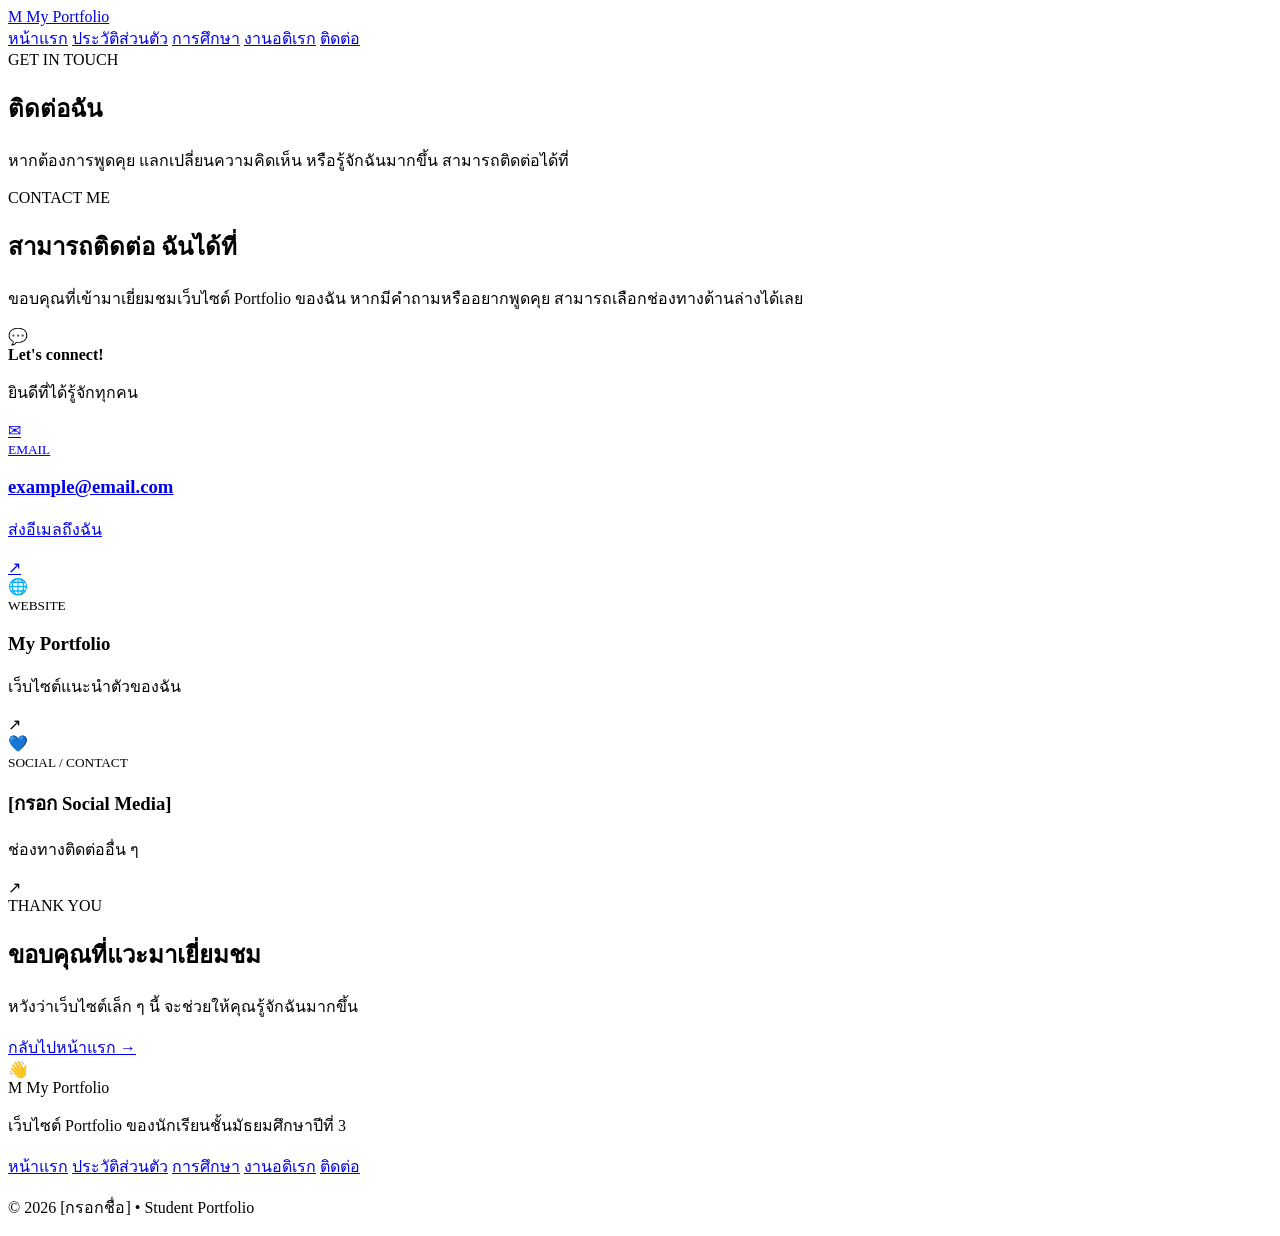
==== contact.html @ 7f37a171 "Add contact.html for portfolio website This file contains the HTML structure for the contact page of" ====
<!DOCTYPE html>
<html lang="th">
<head>
    <meta charset="UTF-8">
    <meta name="viewport" content="width=device-width, initial-scale=1.0">
    <meta name="description" content="ข้อมูลสำหรับติดต่อเจ้าของเว็บไซต์ Portfolio">
    <title>My Portfolio | ติดต่อ</title>
    <link rel="stylesheet" href="style.css">
</head>

<body>

    <header class="site-header">
        <nav class="navbar container">
            <a href="index.html" class="logo">
                <span class="logo-mark">M</span>
                <span>My Portfolio</span>
            </a>

            <div class="nav-links">
                <a href="index.html">หน้าแรก</a>
                <a href="profile.html">ประวัติส่วนตัว</a>
                <a href="education.html">การศึกษา</a>
                <a href="hobby.html">งานอดิเรก</a>
                <a href="contact.html" class="active">ติดต่อ</a>
            </div>
        </nav>
    </header>

    <main>

        <section class="page-hero contact-hero">
            <div class="container page-hero-content">
                <span class="eyebrow">GET IN TOUCH</span>
                <h1>ติดต่อ<span>ฉัน</span></h1>
                <p>
                    หากต้องการพูดคุย แลกเปลี่ยนความคิดเห็น
                    หรือรู้จักฉันมากขึ้น สามารถติดต่อได้ที่
                </p>
            </div>
        </section>

        <section class="contact-section section-padding">
            <div class="container">

                <div class="contact-layout">

                    <div class="contact-intro">

                        <span class="section-label">CONTACT ME</span>

                        <h2>
                            สามารถติดต่อ
                            <span>ฉันได้ที่</span>
                        </h2>

                        <p>
                            ขอบคุณที่เข้ามาเยี่ยมชมเว็บไซต์ Portfolio
                            ของฉัน หากมีคำถามหรืออยากพูดคุย
                            สามารถเลือกช่องทางด้านล่างได้เลย
                        </p>

                        <div class="contact-highlight">
                            <span class="contact-highlight-icon">💬</span>
                            <div>
                                <strong>Let's connect!</strong>
                                <p>ยินดีที่ได้รู้จักทุกคน</p>
                            </div>
                        </div>

                    </div>

                    <div class="contact-cards">

                        <a href="mailto:example@email.com" class="contact-card">
                            <div class="contact-card-icon email-icon">
                                ✉
                            </div>

                            <div class="contact-card-content">
                                <small>EMAIL</small>
                                <h3>example@email.com</h3>
                                <p>ส่งอีเมลถึงฉัน</p>
                            </div>

                            <span class="contact-arrow">↗</span>
                        </a>

                        <div class="contact-card">
                            <div class="contact-card-icon website-icon">
                                🌐
                            </div>

                            <div class="contact-card-content">
                                <small>WEBSITE</small>
                                <h3>My Portfolio</h3>
                                <p>เว็บไซต์แนะนำตัวของฉัน</p>
                            </div>

                            <span class="contact-arrow">↗</span>
                        </div>

                        <div class="contact-card">
                            <div class="contact-card-icon social-icon">
                                💙
                            </div>

                            <div class="contact-card-content">
                                <small>SOCIAL / CONTACT</small>
                                <h3>[กรอก Social Media]</h3>
                                <p>ช่องทางติดต่ออื่น ๆ</p>
                            </div>

                            <span class="contact-arrow">↗</span>
                        </div>

                    </div>

                </div>

            </div>
        </section>

        <section class="cta-section section-padding">
            <div class="container">

                <div class="cta-card">

                    <div class="cta-decoration"></div>

                    <div class="cta-content">
                        <span class="section-label light-label">
                            THANK YOU
                        </span>

                        <h2>
                            ขอบคุณที่แวะมาเยี่ยมชม
                        </h2>

                        <p>
                            หวังว่าเว็บไซต์เล็ก ๆ นี้
                            จะช่วยให้คุณรู้จักฉันมากขึ้น
                        </p>

                        <a href="index.html" class="btn btn-white">
                            กลับไปหน้าแรก
                            <span>→</span>
                        </a>
                    </div>

                    <div class="cta-graphic">
                        <div class="cta-circle">
                            <span>👋</span>
                        </div>
                    </div>

                </div>

            </div>
        </section>

    </main>

    <footer class="site-footer">
        <div class="container footer-content">

            <div class="footer-brand">
                <div class="footer-logo">
                    <span class="logo-mark">M</span>
                    <span>My Portfolio</span>
                </div>
                <p>เว็บไซต์ Portfolio ของนักเรียนชั้นมัธยมศึกษาปีที่ 3</p>
            </div>

            <div class="footer-links">
                <a href="index.html">หน้าแรก</a>
                <a href="profile.html">ประวัติส่วนตัว</a>
                <a href="education.html">การศึกษา</a>
                <a href="hobby.html">งานอดิเรก</a>
                <a href="contact.html">ติดต่อ</a>
            </div>

            <div class="footer-bottom">
                <p>© 2026 [กรอกชื่อ] • Student Portfolio</p>
            </div>

        </div>
    </footer>

</body>
</html>
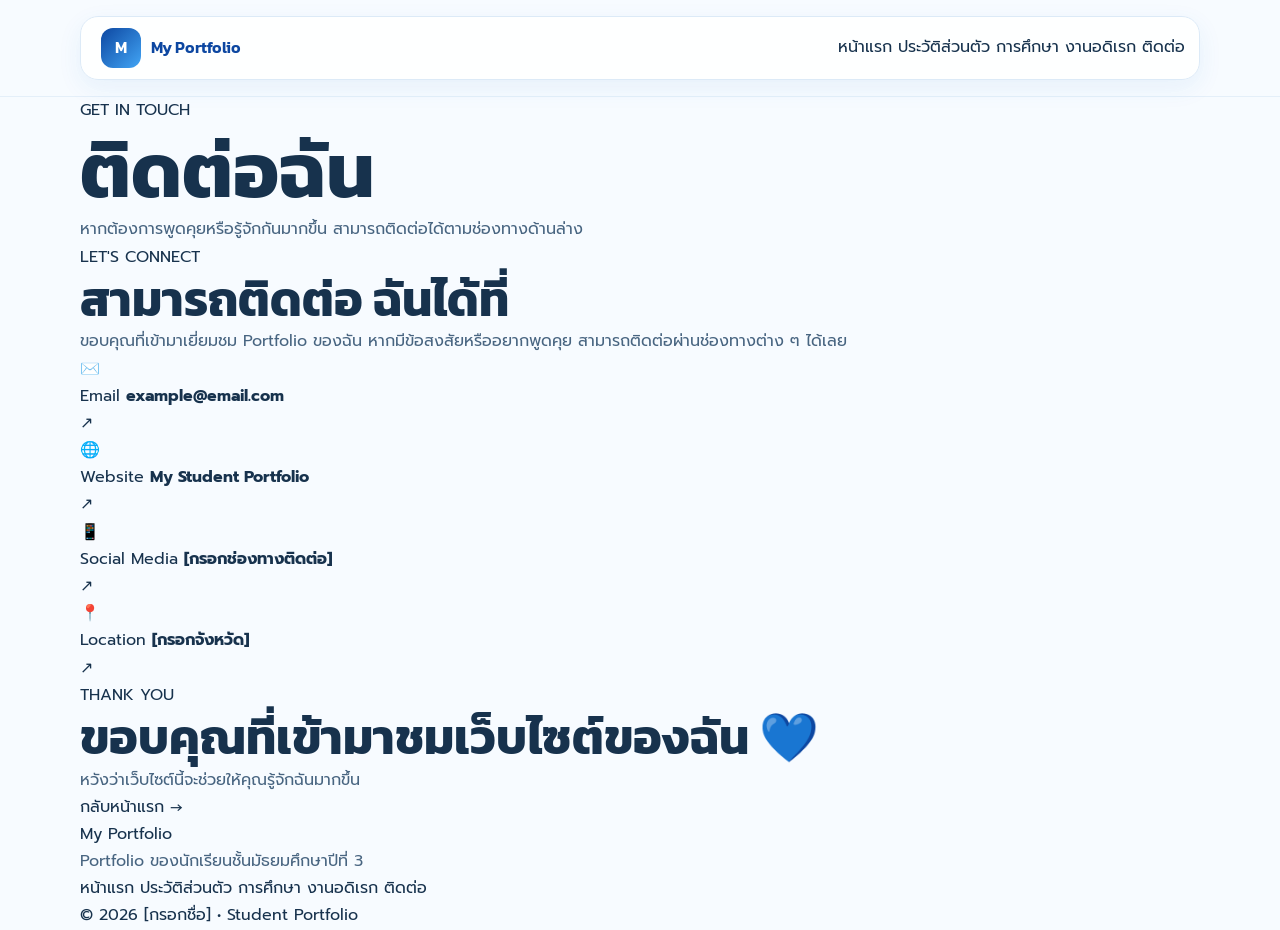
==== commit 45b734ce: "Update contact.html" ====
--- a/contact.html
+++ b/contact.html
@@ -3,13 +3,15 @@
 <head>
     <meta charset="UTF-8">
     <meta name="viewport" content="width=device-width, initial-scale=1.0">
-    <meta name="description" content="ข้อมูลสำหรับติดต่อเจ้าของเว็บไซต์ Portfolio">
-    <title>My Portfolio | ติดต่อ</title>
+    <meta name="description" content="ช่องทางการติดต่อของนักเรียน">
+    <title>ติดต่อ | My Portfolio</title>
+
     <link rel="stylesheet" href="style.css">
 </head>
 
 <body>
 
+    <!-- Navigation -->
     <header class="site-header">
         <nav class="navbar container">
             <a href="index.html" class="logo">
@@ -29,25 +31,27 @@
 
     <main>
 
-        <section class="page-hero contact-hero">
-            <div class="container page-hero-content">
-                <span class="eyebrow">GET IN TOUCH</span>
-                <h1>ติดต่อ<span>ฉัน</span></h1>
+        <!-- Page Hero -->
+        <section class="page-hero">
+            <div class="container">
+                <span class="section-label">GET IN TOUCH</span>
+                <h1>ติดต่อฉัน</h1>
                 <p>
-                    หากต้องการพูดคุย แลกเปลี่ยนความคิดเห็น
-                    หรือรู้จักฉันมากขึ้น สามารถติดต่อได้ที่
+                    หากต้องการพูดคุยหรือรู้จักกันมากขึ้น
+                    สามารถติดต่อได้ตามช่องทางด้านล่าง
                 </p>
             </div>
         </section>
 
-        <section class="contact-section section-padding">
+        <!-- Contact -->
+        <section class="section contact-section">
             <div class="container">
 
-                <div class="contact-layout">
+                <div class="contact-grid">
 
                     <div class="contact-intro">
 
-                        <span class="section-label">CONTACT ME</span>
+                        <span class="section-label">LET'S CONNECT</span>
 
                         <h2>
                             สามารถติดต่อ
@@ -55,17 +59,15 @@
                         </h2>
 
                         <p>
-                            ขอบคุณที่เข้ามาเยี่ยมชมเว็บไซต์ Portfolio
-                            ของฉัน หากมีคำถามหรืออยากพูดคุย
-                            สามารถเลือกช่องทางด้านล่างได้เลย
+                            ขอบคุณที่เข้ามาเยี่ยมชม Portfolio ของฉัน
+                            หากมีข้อสงสัยหรืออยากพูดคุย
+                            สามารถติดต่อผ่านช่องทางต่าง ๆ ได้เลย
                         </p>
 
-                        <div class="contact-highlight">
-                            <span class="contact-highlight-icon">💬</span>
-                            <div>
-                                <strong>Let's connect!</strong>
-                                <p>ยินดีที่ได้รู้จักทุกคน</p>
-                            </div>
+                        <div class="contact-decoration">
+                            <div></div>
+                            <div></div>
+                            <div></div>
                         </div>
 
                     </div>
@@ -73,44 +75,38 @@
                     <div class="contact-cards">
 
                         <a href="mailto:example@email.com" class="contact-card">
-                            <div class="contact-card-icon email-icon">
-                                ✉
+                            <div class="contact-icon">✉️</div>
+                            <div>
+                                <span>Email</span>
+                                <strong>example@email.com</strong>
                             </div>
-
-                            <div class="contact-card-content">
-                                <small>EMAIL</small>
-                                <h3>example@email.com</h3>
-                                <p>ส่งอีเมลถึงฉัน</p>
-                            </div>
-
                             <span class="contact-arrow">↗</span>
                         </a>
 
                         <div class="contact-card">
-                            <div class="contact-card-icon website-icon">
-                                🌐
+                            <div class="contact-icon">🌐</div>
+                            <div>
+                                <span>Website</span>
+                                <strong>My Student Portfolio</strong>
                             </div>
-
-                            <div class="contact-card-content">
-                                <small>WEBSITE</small>
-                                <h3>My Portfolio</h3>
-                                <p>เว็บไซต์แนะนำตัวของฉัน</p>
-                            </div>
-
                             <span class="contact-arrow">↗</span>
                         </div>
 
                         <div class="contact-card">
-                            <div class="contact-card-icon social-icon">
-                                💙
+                            <div class="contact-icon">📱</div>
+                            <div>
+                                <span>Social Media</span>
+                                <strong>[กรอกช่องทางติดต่อ]</strong>
                             </div>
+                            <span class="contact-arrow">↗</span>
+                        </div>
 
-                            <div class="contact-card-content">
-                                <small>SOCIAL / CONTACT</small>
-                                <h3>[กรอก Social Media]</h3>
-                                <p>ช่องทางติดต่ออื่น ๆ</p>
+                        <div class="contact-card">
+                            <div class="contact-icon">📍</div>
+                            <div>
+                                <span>Location</span>
+                                <strong>[กรอกจังหวัด]</strong>
                             </div>
-
                             <span class="contact-arrow">↗</span>
                         </div>
 
@@ -121,55 +117,42 @@
             </div>
         </section>
 
-        <section class="cta-section section-padding">
+        <!-- CTA -->
+        <section class="contact-cta">
             <div class="container">
+                <div class="contact-cta-box">
 
-                <div class="cta-card">
-
-                    <div class="cta-decoration"></div>
-
-                    <div class="cta-content">
+                    <div>
                         <span class="section-label light-label">
                             THANK YOU
                         </span>
 
-                        <h2>
-                            ขอบคุณที่แวะมาเยี่ยมชม
-                        </h2>
+                        <h2>ขอบคุณที่เข้ามาชมเว็บไซต์ของฉัน 💙</h2>
 
                         <p>
-                            หวังว่าเว็บไซต์เล็ก ๆ นี้
-                            จะช่วยให้คุณรู้จักฉันมากขึ้น
+                            หวังว่าเว็บไซต์นี้จะช่วยให้คุณรู้จักฉันมากขึ้น
                         </p>
-
-                        <a href="index.html" class="btn btn-white">
-                            กลับไปหน้าแรก
-                            <span>→</span>
-                        </a>
                     </div>
 
-                    <div class="cta-graphic">
-                        <div class="cta-circle">
-                            <span>👋</span>
-                        </div>
-                    </div>
+                    <a href="index.html" class="btn btn-white">
+                        กลับหน้าแรก →
+                    </a>
 
                 </div>
-
             </div>
         </section>
 
     </main>
 
-    <footer class="site-footer">
+    <!-- Footer -->
+    <footer class="footer">
         <div class="container footer-content">
 
-            <div class="footer-brand">
-                <div class="footer-logo">
-                    <span class="logo-mark">M</span>
-                    <span>My Portfolio</span>
-                </div>
-                <p>เว็บไซต์ Portfolio ของนักเรียนชั้นมัธยมศึกษาปีที่ 3</p>
+            <div>
+                <a href="index.html" class="footer-logo">
+                    My Portfolio
+                </a>
+                <p>Portfolio ของนักเรียนชั้นมัธยมศึกษาปีที่ 3</p>
             </div>
 
             <div class="footer-links">
@@ -180,10 +163,10 @@
                 <a href="contact.html">ติดต่อ</a>
             </div>
 
-            <div class="footer-bottom">
-                <p>© 2026 [กรอกชื่อ] • Student Portfolio</p>
-            </div>
+        </div>
 
+        <div class="container copyright">
+            © 2026 [กรอกชื่อ] • Student Portfolio
         </div>
     </footer>
 
--- a/style.css
+++ b/style.css
@@ -0,0 +1,159 @@
+/* ========================================
+   MODERN STUDENT PORTFOLIO
+   HTML5 + CSS3
+   ======================================== */
+
+/* ---------- Google Font ---------- */
+
+@import url('https://fonts.googleapis.com/css2?family=Kanit:wght@300;400;500;600;700&family=Prompt:wght@300;400;500;600;700&display=swap');
+
+
+/* ---------- CSS Variables ---------- */
+
+:root {
+    --primary-dark: #0D47A1;
+    --primary: #1976D2;
+    --primary-light: #42A5F5;
+    --sky: #90CAF9;
+    --pale-blue: #E3F2FD;
+
+    --white: #FFFFFF;
+    --background: #F7FBFF;
+    --text-dark: #17324D;
+    --text: #486581;
+    --text-light: #829AB1;
+
+    --border: #DCEAF7;
+
+    --shadow-sm: 0 8px 24px rgba(25, 118, 210, 0.08);
+    --shadow-md: 0 16px 40px rgba(25, 118, 210, 0.12);
+    --shadow-lg: 0 25px 70px rgba(13, 71, 161, 0.16);
+
+    --radius-sm: 12px;
+    --radius-md: 20px;
+    --radius-lg: 30px;
+
+    --transition: 0.3s ease;
+}
+
+
+/* ---------- Reset ---------- */
+
+* {
+    margin: 0;
+    padding: 0;
+    box-sizing: border-box;
+}
+
+html {
+    scroll-behavior: smooth;
+}
+
+body {
+    font-family: 'Prompt', sans-serif;
+    color: var(--text-dark);
+    background: var(--background);
+    line-height: 1.7;
+    overflow-x: hidden;
+}
+
+img {
+    display: block;
+    max-width: 100%;
+}
+
+a {
+    color: inherit;
+    text-decoration: none;
+}
+
+button,
+a {
+    -webkit-tap-highlight-color: transparent;
+}
+
+.container {
+    width: min(1120px, calc(100% - 40px));
+    margin: 0 auto;
+}
+
+
+/* ---------- Typography ---------- */
+
+h1,
+h2,
+h3,
+h4 {
+    font-family: 'Kanit', sans-serif;
+    line-height: 1.2;
+    color: var(--text-dark);
+}
+
+h1 {
+    font-size: clamp(3rem, 6vw, 5.4rem);
+    font-weight: 700;
+}
+
+h2 {
+    font-size: clamp(2rem, 4vw, 3rem);
+}
+
+h3 {
+    font-size: 1.35rem;
+}
+
+p {
+    color: var(--text);
+}
+
+.section-padding {
+    padding: 100px 0;
+}
+
+
+/* ---------- Header / Navigation ---------- */
+
+.site-header {
+    position: sticky;
+    top: 0;
+    z-index: 1000;
+    padding: 16px 0;
+    background: rgba(247, 251, 255, 0.85);
+    backdrop-filter: blur(16px);
+    -webkit-backdrop-filter: blur(16px);
+    border-bottom: 1px solid rgba(220, 234, 247, 0.7);
+}
+
+.navbar {
+    min-height: 64px;
+    padding: 10px 14px 10px 20px;
+    display: flex;
+    align-items: center;
+    justify-content: space-between;
+    gap: 20px;
+
+    background: rgba(255, 255, 255, 0.88);
+    border: 1px solid var(--border);
+    border-radius: 18px;
+    box-shadow: var(--shadow-sm);
+}
+
+.logo {
+    display: flex;
+    align-items: center;
+    gap: 10px;
+    font-family: 'Kanit', sans-serif;
+    font-weight: 600;
+    color: var(--primary-dark);
+    white-space: nowrap;
+}
+
+.logo-mark {
+    width: 40px;
+    height: 40px;
+    display: grid;
+    place-items: center;
+
+    color: var(--white);
+    background: linear-gradient(135deg, var(--primary-dark), var(--primary-light));
+    border-radius: 12px;
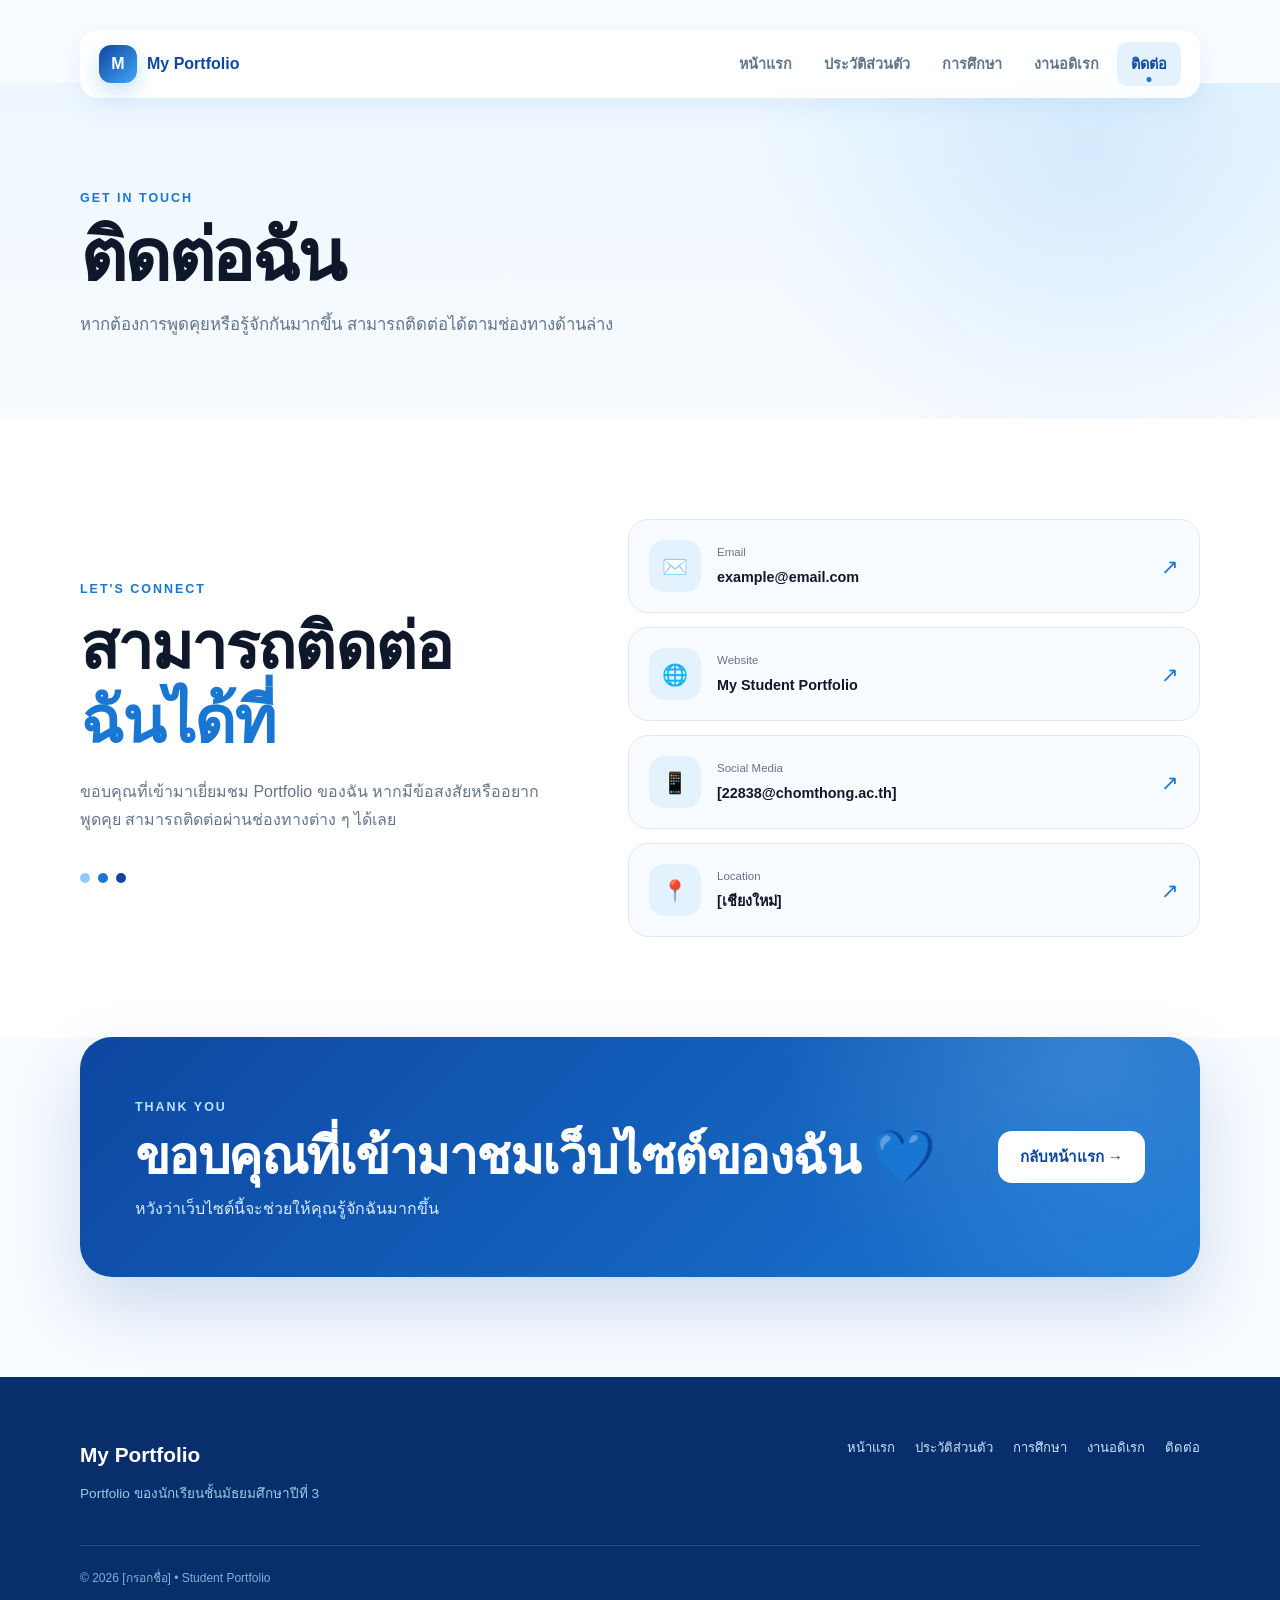
==== commit d8854ee6: "Update contact.html" ====
--- a/contact.html
+++ b/contact.html
@@ -96,7 +96,7 @@
                             <div class="contact-icon">📱</div>
                             <div>
                                 <span>Social Media</span>
-                                <strong>[กรอกช่องทางติดต่อ]</strong>
+                                <strong>[22838@chomthong.ac.th]</strong>
                             </div>
                             <span class="contact-arrow">↗</span>
                         </div>
@@ -105,7 +105,7 @@
                             <div class="contact-icon">📍</div>
                             <div>
                                 <span>Location</span>
-                                <strong>[กรอกจังหวัด]</strong>
+                                <strong>[เชียงใหม่]</strong>
                             </div>
                             <span class="contact-arrow">↗</span>
                         </div>
--- a/style.css
+++ b/style.css
@@ -1,43 +1,38 @@
-/* ========================================
-   MODERN STUDENT PORTFOLIO
+/* =========================================================
+   MY PORTFOLIO
+   Modern Student Portfolio
    HTML5 + CSS3
-   ======================================== */
-
-/* ---------- Google Font ---------- */
-
-@import url('https://fonts.googleapis.com/css2?family=Kanit:wght@300;400;500;600;700&family=Prompt:wght@300;400;500;600;700&display=swap');
-
-
-/* ---------- CSS Variables ---------- */
+========================================================= */
+
+
+/* =========================================================
+   01. ROOT / RESET
+========================================================= */
 
 :root {
-    --primary-dark: #0D47A1;
-    --primary: #1976D2;
-    --primary-light: #42A5F5;
-    --sky: #90CAF9;
-    --pale-blue: #E3F2FD;
-
+    --navy: #0D47A1;
+    --blue: #1976D2;
+    --blue-light: #42A5F5;
+    --blue-soft: #90CAF9;
+    --blue-pale: #E3F2FD;
+
+    --background: #F8FBFF;
     --white: #FFFFFF;
-    --background: #F7FBFF;
-    --text-dark: #17324D;
-    --text: #486581;
-    --text-light: #829AB1;
-
-    --border: #DCEAF7;
-
-    --shadow-sm: 0 8px 24px rgba(25, 118, 210, 0.08);
-    --shadow-md: 0 16px 40px rgba(25, 118, 210, 0.12);
-    --shadow-lg: 0 25px 70px rgba(13, 71, 161, 0.16);
+
+    --text: #0F172A;
+    --text-light: #64748B;
+    --border: #E2E8F0;
+
+    --shadow-sm: 0 8px 25px rgba(25, 118, 210, 0.08);
+    --shadow-md: 0 18px 45px rgba(25, 118, 210, 0.13);
+    --shadow-lg: 0 30px 70px rgba(13, 71, 161, 0.18);
 
     --radius-sm: 12px;
     --radius-md: 20px;
-    --radius-lg: 30px;
+    --radius-lg: 32px;
 
     --transition: 0.3s ease;
 }
-
-
-/* ---------- Reset ---------- */
 
 * {
     margin: 0;
@@ -50,16 +45,16 @@
 }
 
 body {
-    font-family: 'Prompt', sans-serif;
-    color: var(--text-dark);
+    font-family: "Segoe UI", Tahoma, Arial, sans-serif;
     background: var(--background);
+    color: var(--text);
     line-height: 1.7;
     overflow-x: hidden;
 }
 
 img {
+    max-width: 100%;
     display: block;
-    max-width: 100%;
 }
 
 a {
@@ -72,69 +67,109 @@
     -webkit-tap-highlight-color: transparent;
 }
 
+
+/* =========================================================
+   02. GLOBAL
+========================================================= */
+
 .container {
     width: min(1120px, calc(100% - 40px));
     margin: 0 auto;
 }
 
-
-/* ---------- Typography ---------- */
+.section {
+    padding: 100px 0;
+}
+
+.section-heading {
+    margin-bottom: 50px;
+}
+
+.section-heading.centered {
+    text-align: center;
+    max-width: 680px;
+    margin-left: auto;
+    margin-right: auto;
+}
+
+.section-heading h2,
+.section-heading h3 {
+    margin-top: 8px;
+}
+
+.section-heading p {
+    color: var(--text-light);
+    margin-top: 12px;
+}
+
+.section-label {
+    display: inline-block;
+    color: var(--blue);
+    font-size: 0.78rem;
+    font-weight: 800;
+    letter-spacing: 0.16em;
+}
+
+.light-label {
+    color: #BDE3FF;
+}
+
+
+/* =========================================================
+   03. TYPOGRAPHY
+========================================================= */
 
 h1,
 h2,
 h3,
-h4 {
-    font-family: 'Kanit', sans-serif;
-    line-height: 1.2;
-    color: var(--text-dark);
+p {
+    margin-top: 0;
 }
 
 h1 {
-    font-size: clamp(3rem, 6vw, 5.4rem);
-    font-weight: 700;
+    font-size: clamp(2.8rem, 7vw, 5.5rem);
+    line-height: 1.08;
+    letter-spacing: -0.045em;
 }
 
 h2 {
-    font-size: clamp(2rem, 4vw, 3rem);
+    font-size: clamp(2rem, 4vw, 3.2rem);
+    line-height: 1.15;
+    letter-spacing: -0.03em;
 }
 
 h3 {
     font-size: 1.35rem;
-}
-
-p {
-    color: var(--text);
-}
-
-.section-padding {
-    padding: 100px 0;
-}
-
-
-/* ---------- Header / Navigation ---------- */
+    line-height: 1.3;
+}
+
+
+/* =========================================================
+   04. NAVIGATION
+========================================================= */
 
 .site-header {
     position: sticky;
-    top: 0;
+    top: 15px;
     z-index: 1000;
-    padding: 16px 0;
-    background: rgba(247, 251, 255, 0.85);
-    backdrop-filter: blur(16px);
-    -webkit-backdrop-filter: blur(16px);
-    border-bottom: 1px solid rgba(220, 234, 247, 0.7);
+    padding-top: 15px;
 }
 
 .navbar {
-    min-height: 64px;
-    padding: 10px 14px 10px 20px;
+    min-height: 68px;
     display: flex;
     align-items: center;
     justify-content: space-between;
-    gap: 20px;
+
+    padding: 10px 18px;
 
     background: rgba(255, 255, 255, 0.88);
-    border: 1px solid var(--border);
+    backdrop-filter: blur(18px);
+    -webkit-backdrop-filter: blur(18px);
+
+    border: 1px solid rgba(255, 255, 255, 0.8);
     border-radius: 18px;
+
     box-shadow: var(--shadow-sm);
 }
 
@@ -142,18 +177,1823 @@
     display: flex;
     align-items: center;
     gap: 10px;
-    font-family: 'Kanit', sans-serif;
-    font-weight: 600;
-    color: var(--primary-dark);
+
+    font-weight: 800;
+    color: var(--navy);
     white-space: nowrap;
 }
 
 .logo-mark {
-    width: 40px;
-    height: 40px;
+    width: 38px;
+    height: 38px;
+
     display: grid;
     place-items: center;
 
     color: var(--white);
-    background: linear-gradient(135deg, var(--primary-dark), var(--primary-light));
+    background: linear-gradient(135deg, var(--navy), var(--blue-light));
+
     border-radius: 12px;
+
+    box-shadow: 0 8px 20px rgba(25, 118, 210, 0.22);
+}
+
+.nav-links {
+    display: flex;
+    align-items: center;
+    gap: 4px;
+}
+
+.nav-links a {
+    position: relative;
+
+    padding: 10px 14px;
+
+    color: var(--text-light);
+    font-size: 0.9rem;
+    font-weight: 600;
+
+    border-radius: 10px;
+
+    transition: var(--transition);
+}
+
+.nav-links a:hover {
+    color: var(--blue);
+    background: var(--blue-pale);
+}
+
+.nav-links a.active {
+    color: var(--navy);
+    background: var(--blue-pale);
+}
+
+.nav-links a.active::after {
+    content: "";
+
+    position: absolute;
+    bottom: 4px;
+    left: 50%;
+
+    width: 5px;
+    height: 5px;
+
+    background: var(--blue);
+    border-radius: 50%;
+
+    transform: translateX(-50%);
+}
+
+
+/* =========================================================
+   05. BUTTONS
+========================================================= */
+
+.btn {
+    display: inline-flex;
+    align-items: center;
+    justify-content: center;
+    gap: 12px;
+
+    min-height: 52px;
+    padding: 0 22px;
+
+    border-radius: 14px;
+
+    font-weight: 700;
+    font-size: 0.95rem;
+
+    transition: var(--transition);
+}
+
+.btn-primary {
+    color: var(--white);
+    background: linear-gradient(135deg, var(--navy), var(--blue));
+
+    box-shadow: 0 12px 28px rgba(25, 118, 210, 0.25);
+}
+
+.btn-primary:hover {
+    transform: translateY(-3px);
+    box-shadow: 0 18px 35px rgba(25, 118, 210, 0.32);
+}
+
+.btn-outline {
+    color: var(--navy);
+    background: var(--white);
+    border: 1px solid var(--border);
+}
+
+.btn-outline:hover {
+    transform: translateY(-3px);
+    color: var(--blue);
+    border-color: var(--blue-soft);
+    box-shadow: var(--shadow-sm);
+}
+
+.btn-white {
+    color: var(--navy);
+    background: var(--white);
+    box-shadow: var(--shadow-md);
+}
+
+.btn-white:hover {
+    transform: translateY(-3px);
+    box-shadow: var(--shadow-lg);
+}
+
+
+/* =========================================================
+   06. HERO
+========================================================= */
+
+.hero {
+    position: relative;
+    min-height: calc(100vh - 80px);
+
+    display: flex;
+    align-items: center;
+
+    padding: 100px 0 120px;
+
+    overflow: hidden;
+}
+
+.hero::before {
+    content: "";
+
+    position: absolute;
+    width: 600px;
+    height: 600px;
+
+    top: -300px;
+    right: -200px;
+
+    background: radial-gradient(
+        circle,
+        rgba(144, 202, 249, 0.35),
+        transparent 70%
+    );
+}
+
+.hero::after {
+    content: "";
+
+    position: absolute;
+    width: 450px;
+    height: 450px;
+
+    bottom: -250px;
+    left: -200px;
+
+    background: radial-gradient(
+        circle,
+        rgba(66, 165, 245, 0.13),
+        transparent 70%
+    );
+}
+
+.hero-grid {
+    position: relative;
+    z-index: 2;
+
+    display: grid;
+    grid-template-columns: 1.05fr 0.95fr;
+
+    align-items: center;
+    gap: 70px;
+}
+
+.hero-content {
+    max-width: 650px;
+}
+
+.eyebrow {
+    display: inline-flex;
+    align-items: center;
+    gap: 10px;
+
+    margin-bottom: 25px;
+    padding: 8px 13px;
+
+    color: var(--blue);
+    background: var(--blue-pale);
+
+    border-radius: 100px;
+
+    font-size: 0.75rem;
+    font-weight: 800;
+    letter-spacing: 0.13em;
+}
+
+.status-dot {
+    width: 7px;
+    height: 7px;
+
+    background: #22C55E;
+    border-radius: 50%;
+
+    box-shadow: 0 0 0 5px rgba(34, 197, 94, 0.12);
+}
+
+.hero h1 span {
+    color: var(--blue);
+}
+
+.hero-subtitle {
+    max-width: 560px;
+
+    margin: 25px 0 32px;
+
+    color: var(--text-light);
+    font-size: 1.08rem;
+}
+
+.hero-buttons {
+    display: flex;
+    flex-wrap: wrap;
+    gap: 12px;
+}
+
+.hero-stats {
+    display: flex;
+    align-items: center;
+    gap: 22px;
+
+    margin-top: 55px;
+}
+
+.hero-stats div:not(.stat-line) {
+    display: flex;
+    flex-direction: column;
+}
+
+.hero-stats strong {
+    color: var(--navy);
+    font-size: 1.3rem;
+}
+
+.hero-stats span {
+    color: var(--text-light);
+    font-size: 0.75rem;
+}
+
+.stat-line {
+    width: 1px;
+    height: 35px;
+    background: var(--border);
+}
+
+
+/* =========================================================
+   07. HERO VISUAL
+========================================================= */
+
+.hero-visual {
+    position: relative;
+
+    min-height: 570px;
+
+    display: grid;
+    place-items: center;
+}
+
+.profile-frame {
+    position: relative;
+    z-index: 3;
+
+    width: min(380px, 80vw);
+    aspect-ratio: 4 / 5;
+
+    padding: 10px;
+
+    background: linear-gradient(
+        145deg,
+        rgba(255,255,255,0.95),
+        rgba(227,242,253,0.9)
+    );
+
+    border-radius: 46% 54% 52% 48% / 45% 42% 58% 55%;
+
+    box-shadow: var(--shadow-lg);
+
+    transition: var(--transition);
+}
+
+.profile-frame:hover {
+    transform: rotate(-2deg) scale(1.02);
+}
+
+.profile-image {
+    width: 100%;
+    height: 100%;
+
+    overflow: hidden;
+
+    border-radius: inherit;
+
+    background: var(--blue-pale);
+}
+
+.profile-image img {
+    width: 100%;
+    height: 100%;
+    object-fit: cover;
+
+    transition: transform 0.6s ease;
+}
+
+.profile-frame:hover .profile-image img {
+    transform: scale(1.04);
+}
+
+.profile-orbit {
+    position: absolute;
+
+    border: 1px solid rgba(25, 118, 210, 0.18);
+    border-radius: 50%;
+}
+
+.orbit-one {
+    width: 480px;
+    height: 480px;
+}
+
+.orbit-two {
+    width: 570px;
+    height: 570px;
+    border-style: dashed;
+}
+
+.profile-decoration {
+    position: absolute;
+    z-index: 5;
+
+    display: grid;
+    place-items: center;
+
+    color: var(--blue);
+    background: var(--white);
+
+    box-shadow: var(--shadow-md);
+
+    border-radius: 16px;
+}
+
+.decoration-top {
+    top: 65px;
+    right: 15px;
+
+    width: 55px;
+    height: 55px;
+
+    color: var(--white);
+    background: var(--blue);
+
+    font-size: 1.5rem;
+}
+
+.decoration-bottom {
+    bottom: 65px;
+    left: 10px;
+
+    width: 80px;
+    height: 42px;
+
+    display: flex;
+    justify-content: center;
+    gap: 5px;
+}
+
+.decoration-bottom span {
+    width: 6px;
+    height: 6px;
+    background: var(--blue-soft);
+    border-radius: 50%;
+}
+
+.floating-card {
+    position: absolute;
+    z-index: 6;
+
+    display: flex;
+    align-items: center;
+    gap: 10px;
+
+    padding: 12px 15px;
+
+    background: rgba(255,255,255,0.92);
+    backdrop-filter: blur(15px);
+
+    border: 1px solid rgba(255,255,255,0.9);
+    border-radius: 16px;
+
+    box-shadow: var(--shadow-md);
+
+    transition: var(--transition);
+}
+
+.floating-card:hover {
+    transform: translateY(-5px);
+}
+
+.floating-card-top {
+    top: 150px;
+    left: 0;
+}
+
+.floating-card-bottom {
+    right: 0;
+    bottom: 130px;
+}
+
+.floating-icon {
+    width: 38px;
+    height: 38px;
+
+    display: grid;
+    place-items: center;
+
+    background: var(--blue-pale);
+    border-radius: 11px;
+}
+
+.floating-card strong,
+.floating-card small {
+    display: block;
+}
+
+.floating-card strong {
+    font-size: 0.8rem;
+}
+
+.floating-card small {
+    color: var(--text-light);
+    font-size: 0.67rem;
+}
+
+
+/* =========================================================
+   08. INTRO CARDS
+========================================================= */
+
+.intro-section {
+    background: var(--white);
+}
+
+.intro-grid {
+    display: grid;
+    grid-template-columns: 1.3fr 1fr 1fr;
+    gap: 20px;
+}
+
+.intro-card {
+    position: relative;
+
+    min-height: 310px;
+
+    padding: 32px;
+
+    overflow: hidden;
+
+    border-radius: var(--radius-lg);
+
+    transition: var(--transition);
+}
+
+.intro-card:hover {
+    transform: translateY(-8px);
+    box-shadow: var(--shadow-md);
+}
+
+.intro-card-main {
+    color: var(--white);
+    background:
+        radial-gradient(
+            circle at 90% 10%,
+            rgba(255,255,255,0.18),
+            transparent 30%
+        ),
+        linear-gradient(145deg, var(--navy), var(--blue));
+}
+
+.intro-card-blue {
+    background: var(--blue-pale);
+}
+
+.intro-card-light {
+    background: #F1F7FC;
+}
+
+.card-number {
+    position: absolute;
+    top: 25px;
+    right: 28px;
+
+    font-size: 0.75rem;
+    font-weight: 800;
+
+    opacity: 0.55;
+}
+
+.card-icon {
+    display: block;
+    margin-bottom: 35px;
+
+    font-size: 2.3rem;
+}
+
+.intro-card h3 {
+    margin-bottom: 12px;
+}
+
+.intro-card p {
+    margin-bottom: 25px;
+    color: inherit;
+    opacity: 0.8;
+}
+
+.text-link {
+    font-size: 0.9rem;
+    font-weight: 800;
+}
+
+.intro-card-main .text-link {
+    color: var(--white);
+}
+
+
+/* =========================================================
+   09. CTA
+========================================================= */
+
+.cta-section {
+    padding: 90px 0;
+}
+
+.cta-box {
+    position: relative;
+
+    display: flex;
+    align-items: center;
+    justify-content: space-between;
+
+    gap: 30px;
+
+    padding: 55px;
+
+    overflow: hidden;
+
+    color: var(--white);
+
+    background:
+        radial-gradient(
+            circle at 85% 20%,
+            rgba(144,202,249,0.28),
+            transparent 30%
+        ),
+        linear-gradient(135deg, var(--navy), #1565C0);
+
+    border-radius: var(--radius-lg);
+
+    box-shadow: var(--shadow-lg);
+}
+
+.cta-box h2 {
+    margin: 8px 0 10px;
+}
+
+.cta-box p {
+    color: #D8ECFF;
+}
+
+
+/* =========================================================
+   10. PAGE HERO
+========================================================= */
+
+.page-hero {
+    position: relative;
+
+    padding: 100px 0 80px;
+
+    background:
+        radial-gradient(
+            circle at 85% 20%,
+            rgba(144,202,249,0.28),
+            transparent 30%
+        ),
+        linear-gradient(
+            180deg,
+            #EDF7FF,
+            var(--background)
+        );
+}
+
+.page-hero h1 {
+    max-width: 750px;
+    margin-top: 8px;
+
+    font-size: clamp(2.5rem, 6vw, 4.5rem);
+}
+
+.page-hero p {
+    max-width: 620px;
+    margin-top: 15px;
+
+    color: var(--text-light);
+    font-size: 1.05rem;
+}
+
+
+/* =========================================================
+   11. PROFILE PAGE
+========================================================= */
+
+.profile-section {
+    background: var(--white);
+}
+
+.profile-layout {
+    display: grid;
+    grid-template-columns: 0.85fr 1.15fr;
+    align-items: center;
+    gap: 80px;
+}
+
+.profile-large-image {
+    position: relative;
+    max-width: 450px;
+}
+
+.profile-large-image img {
+    position: relative;
+    z-index: 2;
+
+    width: 100%;
+
+    border-radius: 38px 38px 38px 100px;
+
+    box-shadow: var(--shadow-lg);
+}
+
+.image-accent {
+    position: absolute;
+
+    width: 100%;
+    height: 100%;
+
+    top: 22px;
+    left: 22px;
+
+    background: var(--blue-pale);
+
+    border-radius: 38px 38px 38px 100px;
+}
+
+.profile-info h2 {
+    margin: 8px 0 20px;
+}
+
+.profile-info h2 span {
+    color: var(--blue);
+}
+
+.profile-description {
+    margin-bottom: 30px;
+    color: var(--text-light);
+}
+
+.info-grid {
+    display: grid;
+    grid-template-columns: repeat(2, 1fr);
+
+    border-top: 1px solid var(--border);
+}
+
+.info-item {
+    padding: 18px 20px;
+
+    border-bottom: 1px solid var(--border);
+}
+
+.info-item:nth-child(odd) {
+    border-right: 1px solid var(--border);
+}
+
+.info-item span,
+.info-item strong {
+    display: block;
+}
+
+.info-item span {
+    margin-bottom: 4px;
+
+    color: var(--text-light);
+    font-size: 0.75rem;
+}
+
+.info-item strong {
+    font-size: 0.92rem;
+}
+
+.about-section {
+    background: #F1F7FC;
+}
+
+.about-grid {
+    display: grid;
+    grid-template-columns: 0.8fr 1.2fr;
+    gap: 80px;
+}
+
+.about-text {
+    color: var(--text-light);
+}
+
+.about-text p + p {
+    margin-top: 20px;
+}
+
+.quote-box {
+    position: relative;
+
+    margin-top: 35px;
+    padding: 28px 30px;
+
+    color: var(--navy);
+    background: var(--white);
+
+    border-left: 4px solid var(--blue);
+    border-radius: 0 18px 18px 0;
+
+    box-shadow: var(--shadow-sm);
+}
+
+.quote-box span {
+    position: absolute;
+
+    top: -15px;
+    left: 20px;
+
+    color: var(--blue-soft);
+    font-size: 4rem;
+    line-height: 1;
+}
+
+.quote-box p {
+    margin: 0;
+    font-weight: 700;
+}
+
+
+/* =========================================================
+   12. EDUCATION TIMELINE
+========================================================= */
+
+.timeline {
+    position: relative;
+
+    max-width: 850px;
+    margin: 0 auto;
+}
+
+.timeline::before {
+    content: "";
+
+    position: absolute;
+
+    top: 10px;
+    bottom: 10px;
+    left: 20px;
+
+    width: 2px;
+
+    background: linear-gradient(
+        var(--blue-soft),
+        var(--blue),
+        var(--blue-soft)
+    );
+}
+
+.timeline-item {
+    position: relative;
+
+    display: grid;
+    grid-template-columns: 50px 1fr;
+
+    gap: 20px;
+
+    padding-bottom: 55px;
+}
+
+.timeline-item:last-child {
+    padding-bottom: 0;
+}
+
+.timeline-dot {
+    position: relative;
+    z-index: 2;
+
+    width: 42px;
+    height: 42px;
+
+    background: var(--white);
+
+    border: 7px solid var(--blue-soft);
+    border-radius: 50%;
+
+    box-shadow: 0 0 0 7px rgba(144, 202, 249, 0.15);
+}
+
+.timeline-item.current .timeline-dot {
+    border-color: var(--blue);
+
+    box-shadow:
+        0 0 0 7px rgba(25,118,210,0.12),
+        0 0 25px rgba(25,118,210,0.2);
+}
+
+.timeline-content {
+    padding: 25px 28px;
+
+    background: var(--white);
+
+    border: 1px solid var(--border);
+    border-radius: 22px;
+
+    box-shadow: var(--shadow-sm);
+
+    transition: var(--transition);
+}
+
+.timeline-content:hover {
+    transform: translateX(6px);
+    box-shadow: var(--shadow-md);
+}
+
+.timeline-year {
+    display: inline-block;
+
+    margin-bottom: 8px;
+    padding: 5px 10px;
+
+    color: var(--blue);
+    background: var(--blue-pale);
+
+    border-radius: 100px;
+
+    font-size: 0.72rem;
+    font-weight: 800;
+}
+
+.timeline-content h3 {
+    margin-bottom: 8px;
+}
+
+.timeline-content p {
+    color: var(--text-light);
+}
+
+
+/* =========================================================
+   13. EDUCATION HIGHLIGHT
+========================================================= */
+
+.education-highlight {
+    padding: 90px 0;
+
+    color: var(--white);
+
+    background:
+        radial-gradient(
+            circle at 80% 20%,
+            rgba(66,165,245,0.25),
+            transparent 30%
+        ),
+        var(--navy);
+}
+
+.highlight-heading {
+    margin-bottom: 35px;
+}
+
+.highlight-grid {
+    display: grid;
+    grid-template-columns: repeat(4, 1fr);
+    gap: 15px;
+}
+
+.highlight-item {
+    padding: 25px;
+
+    background: rgba(255,255,255,0.08);
+
+    border: 1px solid rgba(255,255,255,0.12);
+    border-radius: 20px;
+
+    transition: var(--transition);
+}
+
+.highlight-item:hover {
+    transform: translateY(-5px);
+    background: rgba(255,255,255,0.12);
+}
+
+.highlight-item span,
+.highlight-item small,
+.highlight-item strong {
+    display: block;
+}
+
+.highlight-item span {
+    margin-bottom: 18px;
+    font-size: 1.8rem;
+}
+
+.highlight-item small {
+    color: #B7D8F4;
+    font-size: 0.72rem;
+}
+
+.highlight-item strong {
+    margin-top: 5px;
+}
+
+
+/* =========================================================
+   14. TABLE
+========================================================= */
+
+.table-wrapper {
+    overflow-x: auto;
+
+    border: 1px solid var(--border);
+    border-radius: 20px;
+
+    background: var(--white);
+    box-shadow: var(--shadow-sm);
+}
+
+.education-table {
+    width: 100%;
+    min-width: 650px;
+
+    border-collapse: collapse;
+}
+
+.education-table th,
+.education-table td {
+    padding: 18px 22px;
+
+    text-align: left;
+
+    border-bottom: 1px solid var(--border);
+}
+
+.education-table th {
+    color: var(--navy);
+    background: var(--blue-pale);
+
+    font-size: 0.82rem;
+}
+
+.education-table td {
+    color: var(--text-light);
+}
+
+.education-table tbody tr:last-child td {
+    border-bottom: none;
+}
+
+.education-table tbody tr {
+    transition: var(--transition);
+}
+
+.education-table tbody tr:hover {
+    background: #F8FBFF;
+}
+
+.table-badge {
+    display: inline-block;
+
+    padding: 5px 10px;
+
+    color: var(--text-light);
+    background: #F1F5F9;
+
+    border-radius: 100px;
+
+    font-size: 0.7rem;
+    font-weight: 700;
+}
+
+.active-badge {
+    color: #166534;
+    background: #DCFCE7;
+}
+
+
+/* =========================================================
+   15. HOBBY
+========================================================= */
+
+.hobby-hero {
+    background:
+        radial-gradient(
+            circle at 85% 20%,
+            rgba(144,202,249,0.3),
+            transparent 28%
+        ),
+        linear-gradient(
+            180deg,
+            #EEF8FF,
+            var(--background)
+        );
+}
+
+.hobby-section {
+    background: var(--white);
+}
+
+.hobby-grid {
+    display: grid;
+    grid-template-columns: repeat(3, 1fr);
+    gap: 20px;
+}
+
+.hobby-card {
+    position: relative;
+
+    min-height: 330px;
+
+    padding: 30px;
+
+    overflow: hidden;
+
+    background: #F7FAFD;
+
+    border: 1px solid var(--border);
+    border-radius: 28px;
+
+    transition: var(--transition);
+}
+
+.hobby-card::after {
+    content: "";
+
+    position: absolute;
+
+    width: 160px;
+    height: 160px;
+
+    right: -80px;
+    bottom: -80px;
+
+    background: var(--blue-pale);
+
+    border-radius: 50%;
+
+    transition: var(--transition);
+}
+
+.hobby-card:hover {
+    transform: translateY(-9px);
+
+    border-color: rgba(66,165,245,0.35);
+
+    box-shadow: var(--shadow-md);
+}
+
+.hobby-card:hover::after {
+    transform: scale(1.3);
+}
+
+.hobby-featured {
+    color: var(--white);
+    background: linear-gradient(
+        145deg,
+        var(--navy),
+        var(--blue)
+    );
+}
+
+.hobby-featured::after {
+    background: rgba(255,255,255,0.1);
+}
+
+.hobby-icon {
+    position: relative;
+    z-index: 2;
+
+    width: 65px;
+    height: 65px;
+
+    display: grid;
+    place-items: center;
+
+    margin-bottom: 25px;
+
+    background: var(--white);
+    border-radius: 18px;
+
+    font-size: 1.9rem;
+
+    box-shadow: var(--shadow-sm);
+}
+
+.hobby-number {
+    position: absolute;
+
+    top: 30px;
+    right: 30px;
+
+    color: var(--blue);
+    font-size: 0.75rem;
+    font-weight: 900;
+}
+
+.hobby-featured .hobby-number {
+    color: #BDE3FF;
+}
+
+.hobby-card h3,
+.hobby-card p,
+.hobby-tag {
+    position: relative;
+    z-index: 2;
+}
+
+.hobby-card h3 {
+    margin-bottom: 12px;
+}
+
+.hobby-card p {
+    color: var(--text-light);
+}
+
+.hobby-featured p {
+    color: #D8ECFF;
+}
+
+.hobby-tag {
+    display: inline-block;
+
+    margin-top: 25px;
+    padding: 5px 10px;
+
+    color: var(--blue);
+    background: var(--blue-pale);
+
+    border-radius: 100px;
+
+    font-size: 0.68rem;
+    font-weight: 800;
+}
+
+.hobby-featured .hobby-tag {
+    color: var(--white);
+    background: rgba(255,255,255,0.13);
+}
+
+.hobby-quote {
+    padding: 100px 0;
+
+    color: var(--white);
+
+    background:
+        radial-gradient(
+            circle at 80% 20%,
+            rgba(66,165,245,0.25),
+            transparent 30%
+        ),
+        var(--navy);
+}
+
+.quote-content {
+    max-width: 850px;
+    margin: auto;
+    text-align: center;
+}
+
+.big-quote {
+    display: block;
+
+    color: var(--blue-soft);
+
+    font-family: Georgia, serif;
+    font-size: 5rem;
+    line-height: 0.6;
+}
+
+.quote-content h2 {
+    margin-top: 20px;
+}
+
+
+/* =========================================================
+   16. CONTACT
+========================================================= */
+
+.contact-section {
+    background: var(--white);
+}
+
+.contact-grid {
+    display: grid;
+    grid-template-columns: 0.9fr 1.1fr;
+    align-items: center;
+    gap: 80px;
+}
+
+.contact-intro h2 {
+    margin: 10px 0 20px;
+    font-size: clamp(2.5rem, 5vw, 4rem);
+}
+
+.contact-intro h2 span {
+    color: var(--blue);
+}
+
+.contact-intro > p {
+    max-width: 500px;
+    color: var(--text-light);
+}
+
+.contact-decoration {
+    display: flex;
+    gap: 8px;
+    margin-top: 40px;
+}
+
+.contact-decoration div {
+    width: 10px;
+    height: 10px;
+
+    background: var(--blue-soft);
+    border-radius: 50%;
+}
+
+.contact-decoration div:nth-child(2) {
+    background: var(--blue);
+}
+
+.contact-decoration div:nth-child(3) {
+    background: var(--navy);
+}
+
+.contact-cards {
+    display: grid;
+    gap: 14px;
+}
+
+.contact-card {
+    display: grid;
+    grid-template-columns: auto 1fr auto;
+    align-items: center;
+    gap: 16px;
+
+    padding: 20px;
+
+    background: var(--background);
+
+    border: 1px solid var(--border);
+    border-radius: 20px;
+
+    transition: var(--transition);
+}
+
+.contact-card:hover {
+    transform: translateX(7px);
+
+    border-color: var(--blue-soft);
+
+    background: var(--white);
+
+    box-shadow: var(--shadow-md);
+}
+
+.contact-icon {
+    width: 52px;
+    height: 52px;
+
+    display: grid;
+    place-items: center;
+
+    background: var(--blue-pale);
+
+    border-radius: 15px;
+
+    font-size: 1.3rem;
+}
+
+.contact-card span,
+.contact-card strong {
+    display: block;
+}
+
+.contact-card div:nth-child(2) span {
+    color: var(--text-light);
+    font-size: 0.72rem;
+}
+
+.contact-card strong {
+    margin-top: 2px;
+    font-size: 0.9rem;
+}
+
+.contact-arrow {
+    color: var(--blue);
+    font-size: 1.3rem;
+}
+
+.contact-cta {
+    padding: 0 0 100px;
+}
+
+.contact-cta-box {
+    display: flex;
+    align-items: center;
+    justify-content: space-between;
+
+    gap: 30px;
+
+    padding: 55px;
+
+    color: var(--white);
+
+    background:
+        radial-gradient(
+            circle at 90% 10%,
+            rgba(144,202,249,0.25),
+            transparent 30%
+        ),
+        linear-gradient(135deg, var(--navy), var(--blue));
+
+    border-radius: var(--radius-lg);
+
+    box-shadow: var(--shadow-lg);
+}
+
+.contact-cta-box h2 {
+    margin: 8px 0;
+}
+
+.contact-cta-box p {
+    color: #D8ECFF;
+}
+
+
+/* =========================================================
+   17. FOOTER
+========================================================= */
+
+.footer {
+    padding: 60px 0 25px;
+
+    color: #C9E4FA;
+
+    background: #082F6B;
+}
+
+.footer-content {
+    display: flex;
+    align-items: flex-start;
+    justify-content: space-between;
+
+    gap: 40px;
+
+    padding-bottom: 40px;
+
+    border-bottom: 1px solid rgba(255,255,255,0.12);
+}
+
+.footer-logo {
+    display: inline-block;
+
+    margin-bottom: 10px;
+
+    color: var(--white);
+
+    font-size: 1.3rem;
+    font-weight: 800;
+}
+
+.footer-content p {
+    max-width: 320px;
+
+    color: #9EC8E9;
+    font-size: 0.85rem;
+}
+
+.footer-links {
+    display: flex;
+    flex-wrap: wrap;
+    gap: 8px 20px;
+}
+
+.footer-links a {
+    color: #C9E4FA;
+    font-size: 0.82rem;
+
+    transition: var(--transition);
+}
+
+.footer-links a:hover {
+    color: var(--white);
+}
+
+.copyright {
+    padding-top: 22px;
+
+    color: #82B1D5;
+
+    font-size: 0.75rem;
+}
+
+
+/* =========================================================
+   18. ANIMATION
+========================================================= */
+
+.fade-up {
+    animation: fadeUp 0.8s ease both;
+}
+
+@keyframes fadeUp {
+    from {
+        opacity: 0;
+        transform: translateY(20px);
+    }
+
+    to {
+        opacity: 1;
+        transform: translateY(0);
+    }
+}
+
+
+/* =========================================================
+   19. TABLET
+========================================================= */
+
+@media (max-width: 950px) {
+
+    .nav-links a {
+        padding: 9px 9px;
+        font-size: 0.78rem;
+    }
+
+    .hero-grid {
+        grid-template-columns: 1fr;
+        gap: 30px;
+    }
+
+    .hero-content {
+        max-width: 760px;
+    }
+
+    .hero-visual {
+        min-height: 500px;
+    }
+
+    .intro-grid {
+        grid-template-columns: 1fr 1fr;
+    }
+
+    .intro-card-main {
+        grid-column: 1 / -1;
+    }
+
+    .profile-layout,
+    .about-grid,
+    .contact-grid {
+        grid-template-columns: 1fr;
+        gap: 50px;
+    }
+
+    .profile-large-image {
+        margin: auto;
+    }
+
+    .highlight-grid {
+        grid-template-columns: repeat(2, 1fr);
+    }
+
+    .hobby-grid {
+        grid-template-columns: repeat(2, 1fr);
+    }
+}
+
+
+/* =========================================================
+   20. MOBILE
+========================================================= */
+
+@media (max-width: 700px) {
+
+    .container {
+        width: min(100% - 28px, 1120px);
+    }
+
+    .section {
+        padding: 70px 0;
+    }
+
+    .site-header {
+        top: 8px;
+        padding-top: 8px;
+    }
+
+    .navbar {
+        align-items: flex-start;
+        flex-direction: column;
+        gap: 10px;
+
+        padding: 12px;
+    }
+
+    .nav-links {
+        width: 100%;
+
+        display: grid;
+        grid-template-columns: repeat(3, 1fr);
+
+        gap: 3px;
+    }
+
+    .nav-links a {
+        padding: 8px 4px;
+
+        text-align: center;
+
+        font-size: 0.7rem;
+    }
+
+    .nav-links a.active::after {
+        display: none;
+    }
+
+    .hero {
+        padding: 70px 0 80px;
+    }
+
+    .hero h1 {
+        font-size: clamp(2.5rem, 12vw, 4rem);
+    }
+
+    .hero-subtitle {
+        font-size: 0.98rem;
+    }
+
+    .hero-buttons {
+        flex-direction: column;
+    }
+
+    .hero-buttons .btn {
+        width: 100%;
+    }
+
+    .hero-stats {
+        gap: 12px;
+        margin-top: 40px;
+    }
+
+    .hero-stats strong {
+        font-size: 1.05rem;
+    }
+
+    .hero-stats span {
+        font-size: 0.62rem;
+    }
+
+    .hero-visual {
+        min-height: 450px;
+    }
+
+    .profile-frame {
+        width: 290px;
+    }
+
+    .orbit-one {
+        width: 360px;
+        height: 360px;
+    }
+
+    .orbit-two {
+        width: 420px;
+        height: 420px;
+    }
+
+    .floating-card-top {
+        top: 65px;
+        left: 0;
+    }
+
+    .floating-card-bottom {
+        right: 0;
+        bottom: 65px;
+    }
+
+    .floating-card {
+        padding: 9px 11px;
+    }
+
+    .floating-card strong {
+        font-size: 0.7rem;
+    }
+
+    .floating-card small {
+        font-size: 0.58rem;
+    }
+
+    .intro-grid {
+        grid-template-columns: 1fr;
+    }
+
+    .intro-card-main {
+        grid-column: auto;
+    }
+
+    .cta-box,
+    .contact-cta-box {
+        align-items: flex-start;
+        flex-direction: column;
+
+        padding: 35px 25px;
+    }
+
+    .cta-box .btn,
+    .contact-cta-box .btn {
+        width: 100%;
+    }
+
+    .page-hero {
+        padding: 70px 0 55px;
+    }
+
+    .page-hero h1 {
+        font-size: clamp(2.5rem, 12vw, 4rem);
+    }
+
+    .profile-layout {
+        gap: 40px;
+    }
+
+    .profile-large-image {
+        max-width: 330px;
+    }
+
+    .info-grid {
+        grid-template-columns: 1fr;
+    }
+
+    .info-item:nth-child(odd) {
+        border-right: none;
+    }
+
+    .about-grid {
+        gap: 30px;
+    }
+
+    .timeline::before {
+        left: 16px;
+    }
+
+    .timeline-item {
+        grid-template-columns: 40px 1fr;
+        gap: 14px;
+    }
+
+    .timeline-dot {
+        width: 34px;
+        height: 34px;
+        border-width: 6px;
+    }
+
+    .timeline-content {
+        padding: 20px;
+    }
+
+    .highlight-grid {
+        grid-template-columns: 1fr;
+    }
+
+    .hobby-grid {
+        grid-template-columns: 1fr;
+    }
+
+    .hobby-card {
+        min-height: 290px;
+    }
+
+    .contact-grid {
+        gap: 40px;
+    }
+
+    .contact-intro h2 {
+        font-size: 2.6rem;
+    }
+
+    .footer-content {
+        flex-direction: column;
+    }
+
+    .footer-links {
+        flex-direction: column;
+        gap: 8px;
+    }
+}
+
+
+/* =========================================================
+   21. SMALL MOBILE
+========================================================= */
+
+@media (max-width: 420px) {
+
+    .logo {
+        font-size: 0.85rem;
+    }
+
+    .logo-mark {
+        width: 34px;
+        height: 34px;
+    }
+
+    .nav-links a {
+        font-size: 0.62rem;
+    }
+
+    .hero-visual {
+        min-height: 390px;
+    }
+
+    .profile-frame {
+        width: 250px;
+    }
+
+    .orbit-one {
+        width: 310px;
+        height: 310px;
+    }
+
+    .orbit-two {
+        width: 360px;
+        height: 360px;
+    }
+
+    .floating-card-top {
+        left: -5px;
+    }
+
+    .floating-card-bottom {
+        right: -5px;
+    }
+
+    .decoration-top {
+        right: 0;
+        top: 40px;
+    }
+
+    .decoration-bottom {
+        left: 0;
+        bottom: 40px;
+    }
+
+    .hero-stats {
+        justify-content: space-between;
+    }
+
+    .stat-line {
+        height: 28px;
+    }
+
+    .contact-card {
+        grid-template-columns: auto 1fr;
+    }
+
+    .contact-arrow {
+        display: none;
+    }
+}
+
+
+/* =========================================================
+   22. REDUCED MOTION
+========================================================= */
+
+@media (prefers-reduced-motion: reduce) {
+
+    html {
+        scroll-behavior: auto;
+    }
+
+    *,
+    *::before,
+    *::after {
+        animation-duration: 0.01ms !important;
+        animation-iteration-count: 1 !important;
+        transition-duration: 0.01ms !important;
+    }
+}
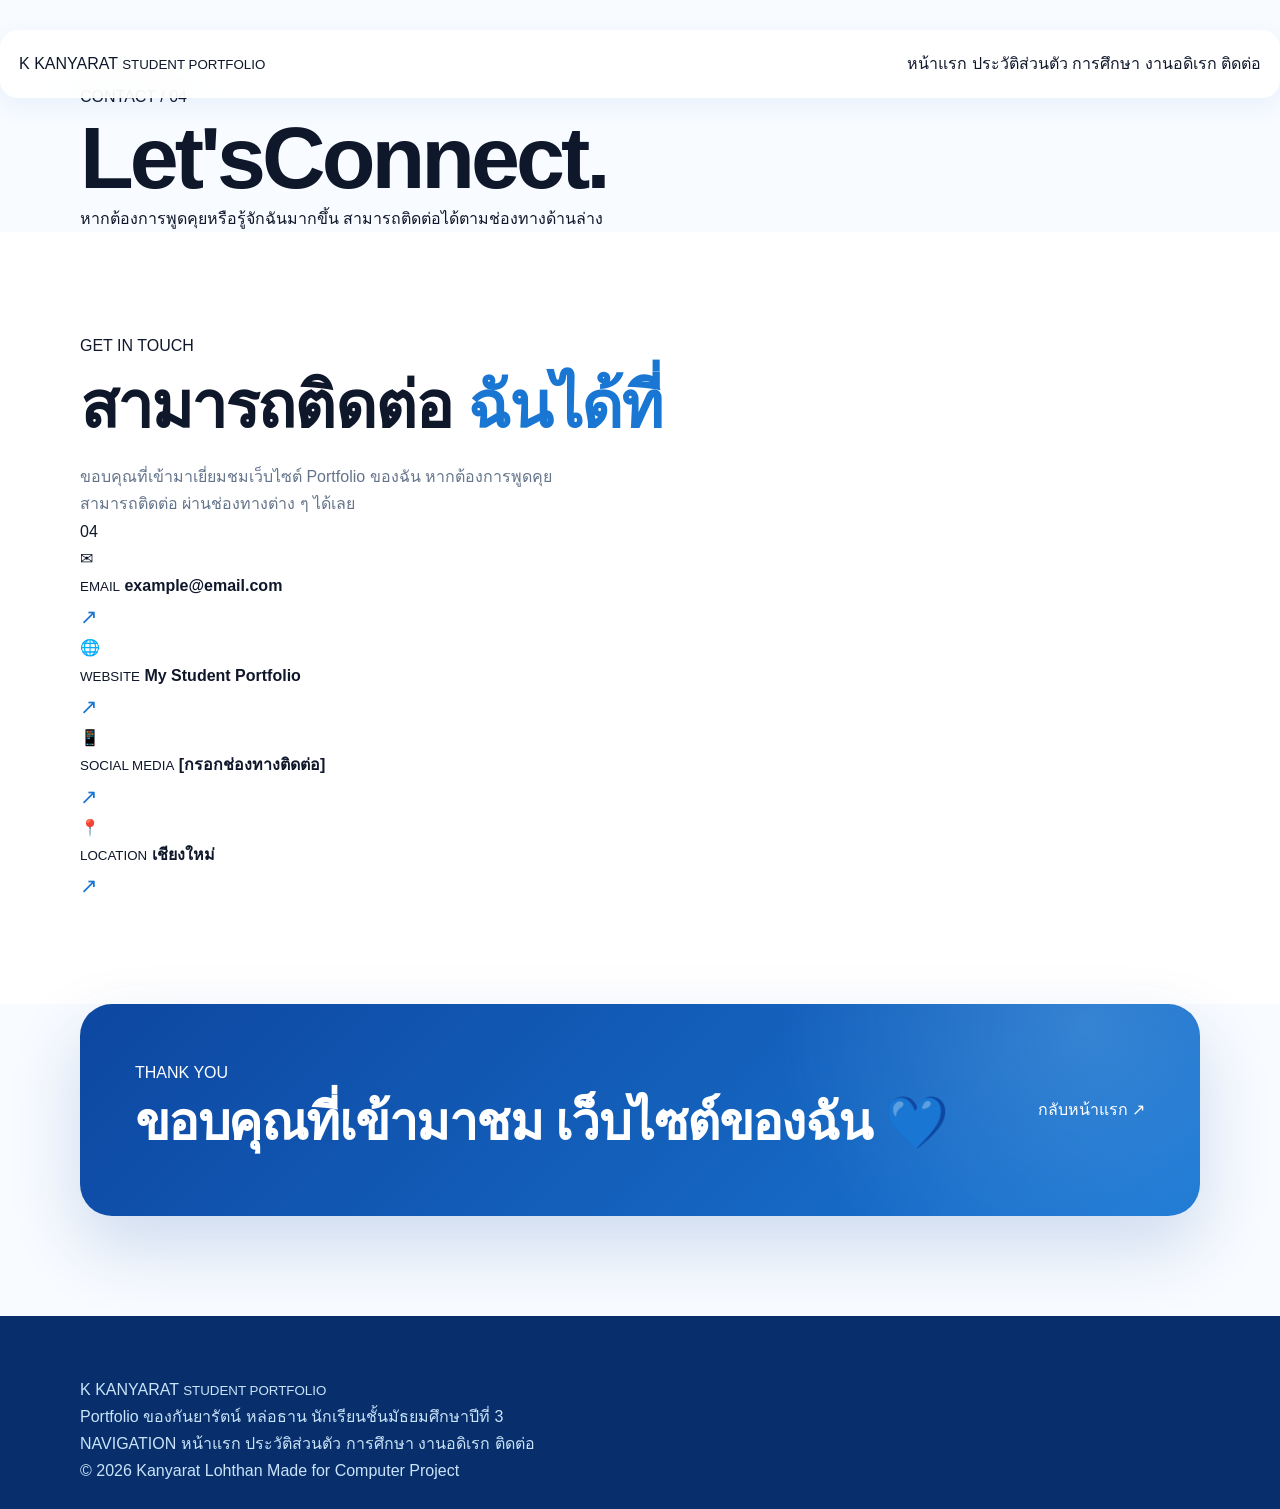
==== commit be98aa30: "Update contact.html" ====
--- a/contact.html
+++ b/contact.html
@@ -3,171 +3,265 @@
 <head>
     <meta charset="UTF-8">
     <meta name="viewport" content="width=device-width, initial-scale=1.0">
-    <meta name="description" content="ช่องทางการติดต่อของนักเรียน">
-    <title>ติดต่อ | My Portfolio</title>
+
+    <meta
+        name="description"
+        content="ช่องทางการติดต่อของกันยารัตน์ หล่อธาน"
+    >
+
+    <title>ติดต่อ | Kanyarat</title>
 
     <link rel="stylesheet" href="style.css">
 </head>
 
 <body>
 
-    <!-- Navigation -->
+    <!-- ================= NAVIGATION ================= -->
     <header class="site-header">
-        <nav class="navbar container">
-            <a href="index.html" class="logo">
-                <span class="logo-mark">M</span>
-                <span>My Portfolio</span>
+
+        <nav class="navbar">
+
+            <a href="index.html" class="brand">
+                <span class="brand-symbol">K</span>
+
+                <span class="brand-text">
+                    KANYARAT
+                    <small>STUDENT PORTFOLIO</small>
+                </span>
             </a>
 
-            <div class="nav-links">
+            <div class="nav-menu">
                 <a href="index.html">หน้าแรก</a>
                 <a href="profile.html">ประวัติส่วนตัว</a>
                 <a href="education.html">การศึกษา</a>
                 <a href="hobby.html">งานอดิเรก</a>
                 <a href="contact.html" class="active">ติดต่อ</a>
             </div>
+
         </nav>
+
     </header>
 
+
     <main>
 
-        <!-- Page Hero -->
-        <section class="page-hero">
-            <div class="container">
-                <span class="section-label">GET IN TOUCH</span>
-                <h1>ติดต่อฉัน</h1>
+        <!-- ================= PAGE HEADER ================= -->
+        <section class="page-header contact-header">
+
+            <div class="container page-header-content">
+
+                <span class="section-kicker">
+                    CONTACT / 04
+                </span>
+
+                <h1>
+                    Let's<span>Connect.</span>
+                </h1>
+
                 <p>
-                    หากต้องการพูดคุยหรือรู้จักกันมากขึ้น
+                    หากต้องการพูดคุยหรือรู้จักฉันมากขึ้น
                     สามารถติดต่อได้ตามช่องทางด้านล่าง
                 </p>
-            </div>
+
+            </div>
+
         </section>
 
-        <!-- Contact -->
+
+        <!-- ================= CONTACT ================= -->
         <section class="section contact-section">
+
+            <div class="container contact-layout">
+
+                <div class="contact-intro">
+
+                    <span class="section-kicker">
+                        GET IN TOUCH
+                    </span>
+
+                    <h2>
+                        สามารถติดต่อ
+                        <span>ฉันได้ที่</span>
+                    </h2>
+
+                    <p>
+                        ขอบคุณที่เข้ามาเยี่ยมชมเว็บไซต์
+                        Portfolio ของฉัน
+                        หากต้องการพูดคุย สามารถติดต่อ
+                        ผ่านช่องทางต่าง ๆ ได้เลย
+                    </p>
+
+                    <div class="contact-big-number">
+                        04
+                    </div>
+
+                </div>
+
+
+                <div class="contact-list">
+
+                    <a
+                        href="mailto:example@email.com"
+                        class="contact-item"
+                    >
+
+                        <div class="contact-item-icon">
+                            ✉
+                        </div>
+
+                        <div>
+                            <small>EMAIL</small>
+                            <strong>example@email.com</strong>
+                        </div>
+
+                        <span class="contact-arrow">
+                            ↗
+                        </span>
+
+                    </a>
+
+
+                    <div class="contact-item">
+
+                        <div class="contact-item-icon">
+                            🌐
+                        </div>
+
+                        <div>
+                            <small>WEBSITE</small>
+                            <strong>My Student Portfolio</strong>
+                        </div>
+
+                        <span class="contact-arrow">
+                            ↗
+                        </span>
+
+                    </div>
+
+
+                    <div class="contact-item">
+
+                        <div class="contact-item-icon">
+                            📱
+                        </div>
+
+                        <div>
+                            <small>SOCIAL MEDIA</small>
+                            <strong>[กรอกช่องทางติดต่อ]</strong>
+                        </div>
+
+                        <span class="contact-arrow">
+                            ↗
+                        </span>
+
+                    </div>
+
+
+                    <div class="contact-item">
+
+                        <div class="contact-item-icon">
+                            📍
+                        </div>
+
+                        <div>
+                            <small>LOCATION</small>
+                            <strong>เชียงใหม่</strong>
+                        </div>
+
+                        <span class="contact-arrow">
+                            ↗
+                        </span>
+
+                    </div>
+
+                </div>
+
+            </div>
+
+        </section>
+
+
+        <!-- ================= CTA ================= -->
+        <section class="contact-cta">
+
             <div class="container">
 
-                <div class="contact-grid">
-
-                    <div class="contact-intro">
-
-                        <span class="section-label">LET'S CONNECT</span>
+                <div class="contact-cta-box">
+
+                    <div>
+
+                        <span class="section-kicker light">
+                            THANK YOU
+                        </span>
 
                         <h2>
-                            สามารถติดต่อ
-                            <span>ฉันได้ที่</span>
+                            ขอบคุณที่เข้ามาชม
+                            เว็บไซต์ของฉัน 💙
                         </h2>
 
-                        <p>
-                            ขอบคุณที่เข้ามาเยี่ยมชม Portfolio ของฉัน
-                            หากมีข้อสงสัยหรืออยากพูดคุย
-                            สามารถติดต่อผ่านช่องทางต่าง ๆ ได้เลย
-                        </p>
-
-                        <div class="contact-decoration">
-                            <div></div>
-                            <div></div>
-                            <div></div>
-                        </div>
-
-                    </div>
-
-                    <div class="contact-cards">
-
-                        <a href="mailto:example@email.com" class="contact-card">
-                            <div class="contact-icon">✉️</div>
-                            <div>
-                                <span>Email</span>
-                                <strong>example@email.com</strong>
-                            </div>
-                            <span class="contact-arrow">↗</span>
-                        </a>
-
-                        <div class="contact-card">
-                            <div class="contact-icon">🌐</div>
-                            <div>
-                                <span>Website</span>
-                                <strong>My Student Portfolio</strong>
-                            </div>
-                            <span class="contact-arrow">↗</span>
-                        </div>
-
-                        <div class="contact-card">
-                            <div class="contact-icon">📱</div>
-                            <div>
-                                <span>Social Media</span>
-                                <strong>[22838@chomthong.ac.th]</strong>
-                            </div>
-                            <span class="contact-arrow">↗</span>
-                        </div>
-
-                        <div class="contact-card">
-                            <div class="contact-icon">📍</div>
-                            <div>
-                                <span>Location</span>
-                                <strong>[เชียงใหม่]</strong>
-                            </div>
-                            <span class="contact-arrow">↗</span>
-                        </div>
-
-                    </div>
+                    </div>
+
+                    <a
+                        href="index.html"
+                        class="button button-white"
+                    >
+                        กลับหน้าแรก
+                        <span>↗</span>
+                    </a>
 
                 </div>
 
             </div>
+
         </section>
 
-        <!-- CTA -->
-        <section class="contact-cta">
-            <div class="container">
-                <div class="contact-cta-box">
-
-                    <div>
-                        <span class="section-label light-label">
-                            THANK YOU
-                        </span>
-
-                        <h2>ขอบคุณที่เข้ามาชมเว็บไซต์ของฉัน 💙</h2>
-
-                        <p>
-                            หวังว่าเว็บไซต์นี้จะช่วยให้คุณรู้จักฉันมากขึ้น
-                        </p>
-                    </div>
-
-                    <a href="index.html" class="btn btn-white">
-                        กลับหน้าแรก →
-                    </a>
-
-                </div>
-            </div>
-        </section>
-
     </main>
 
-    <!-- Footer -->
+
+    <!-- ================= FOOTER ================= -->
     <footer class="footer">
-        <div class="container footer-content">
-
-            <div>
-                <a href="index.html" class="footer-logo">
-                    My Portfolio
+
+        <div class="container footer-grid">
+
+            <div class="footer-brand">
+
+                <a href="index.html" class="brand footer-brand-link">
+
+                    <span class="brand-symbol">K</span>
+
+                    <span class="brand-text">
+                        KANYARAT
+                        <small>STUDENT PORTFOLIO</small>
+                    </span>
+
                 </a>
-                <p>Portfolio ของนักเรียนชั้นมัธยมศึกษาปีที่ 3</p>
-            </div>
-
-            <div class="footer-links">
+
+                <p>
+                    Portfolio ของกันยารัตน์ หล่อธาน
+                    นักเรียนชั้นมัธยมศึกษาปีที่ 3
+                </p>
+
+            </div>
+
+            <div class="footer-navigation">
+
+                <span>NAVIGATION</span>
+
                 <a href="index.html">หน้าแรก</a>
                 <a href="profile.html">ประวัติส่วนตัว</a>
                 <a href="education.html">การศึกษา</a>
                 <a href="hobby.html">งานอดิเรก</a>
                 <a href="contact.html">ติดต่อ</a>
+
             </div>
 
         </div>
 
-        <div class="container copyright">
-            © 2026 [กรอกชื่อ] • Student Portfolio
+        <div class="container footer-bottom">
+            <span>© 2026 Kanyarat Lohthan</span>
+            <span>Made for Computer Project</span>
         </div>
+
     </footer>
 
 </body>
